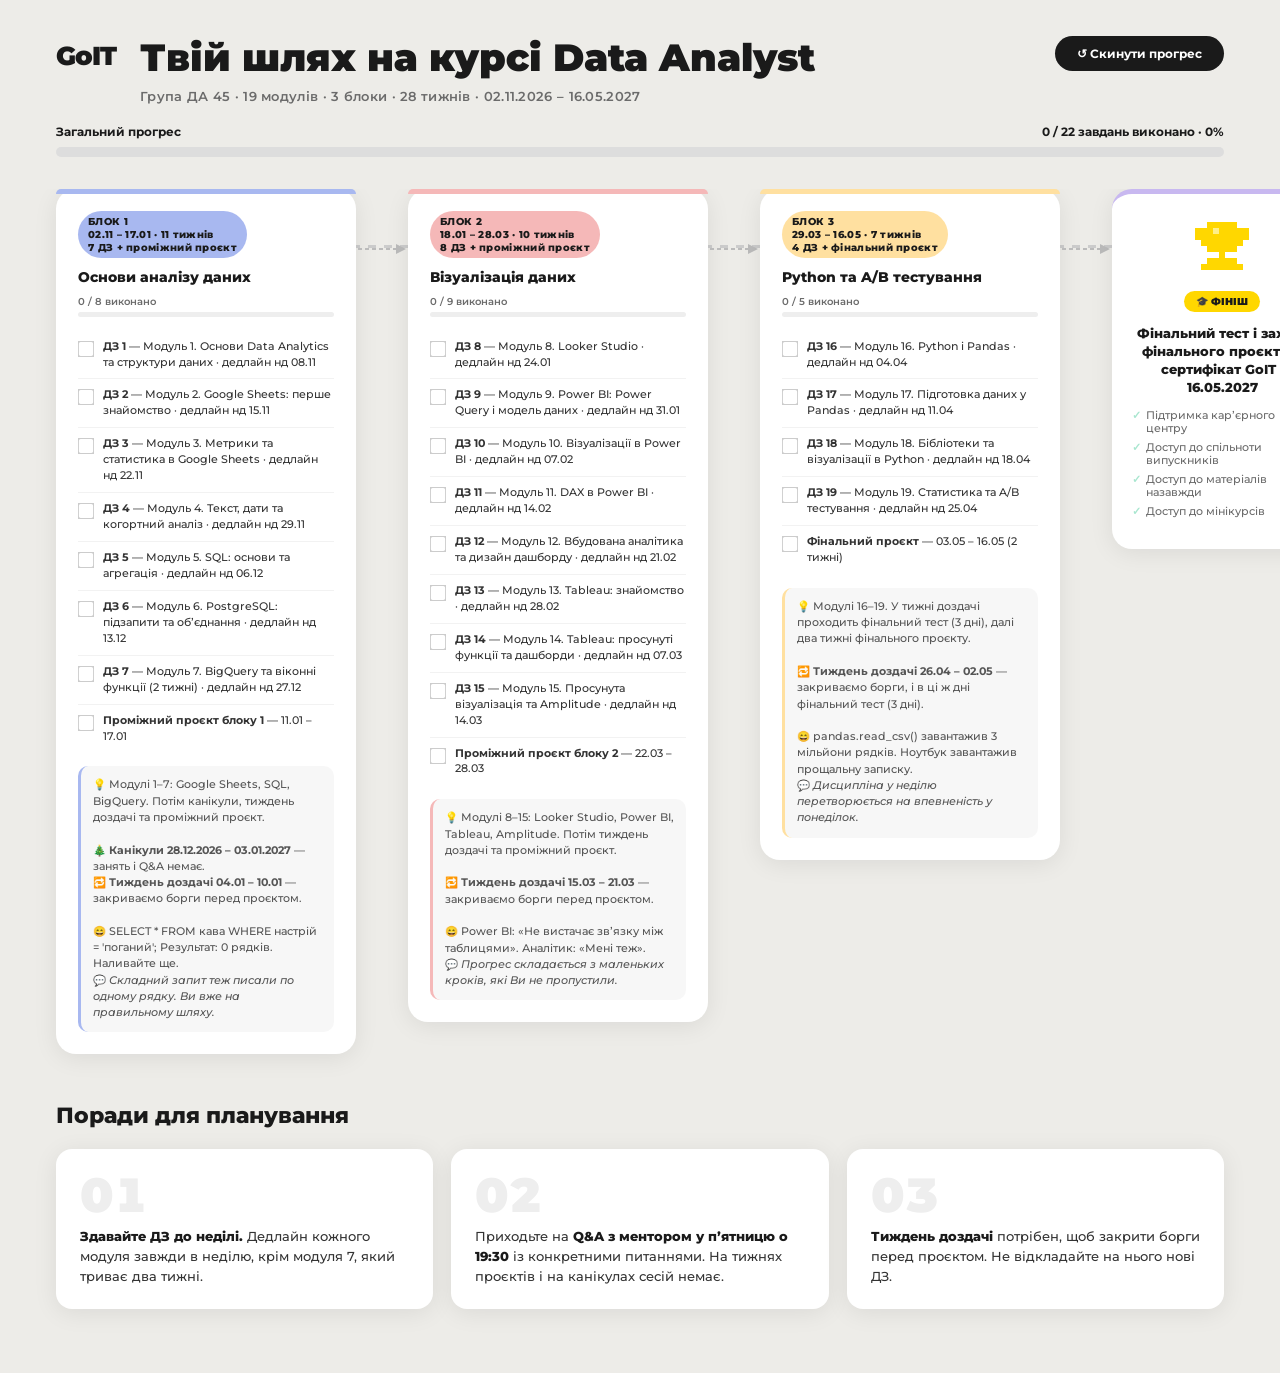
==== site/data-analyst-45-80cb65/index.html @ f7bc87b9 "feat(cjm): add data-analyst-45 Co-Authored-By: Claude Opus 5.5 <noreply@anthropic.com>" ====
<!DOCTYPE html>
<html lang="uk">
<head>
  <meta charset="UTF-8" />
  <meta name="viewport" content="width=device-width, initial-scale=1.0" />
  <meta name="robots" content="noindex, nofollow" />
  <title>Data Analyst 45 – Твій шлях на курсі | GoIT</title>
  <link rel="preconnect" href="https://fonts.googleapis.com" />
  <link href="https://fonts.googleapis.com/css2?family=Montserrat:wght@400;500;600;700;800;900&display=swap" rel="stylesheet" />
  <link rel="stylesheet" href="../_shared/cjm.css" />
</head>
<body>
<script>
const CJM = {
  course: 'Data Analyst',
  subtitle: 'Група ДА 45 · 19 модулів · 3 блоки · 28 тижнів · 02.11.2026 – 16.05.2027',
  blocks: [
    {
      title: 'Основи аналізу даних',
      label: 'БЛОК 1<br>02.11 – 17.01 · 11 тижнів<br>7 ДЗ + проміжний проєкт',
      tasks: [
        'ДЗ 1 — Модуль 1. Основи Data Analytics та структури даних · дедлайн нд 08.11',
        'ДЗ 2 — Модуль 2. Google Sheets: перше знайомство · дедлайн нд 15.11',
        'ДЗ 3 — Модуль 3. Метрики та статистика в Google Sheets · дедлайн нд 22.11',
        'ДЗ 4 — Модуль 4. Текст, дати та когортний аналіз · дедлайн нд 29.11',
        'ДЗ 5 — Модуль 5. SQL: основи та агрегація · дедлайн нд 06.12',
        'ДЗ 6 — Модуль 6. PostgreSQL: підзапити та обʼєднання · дедлайн нд 13.12',
        'ДЗ 7 — Модуль 7. BigQuery та віконні функції (2 тижні) · дедлайн нд 27.12',
        'Проміжний проєкт блоку 1 — 11.01 – 17.01'
      ],
      tip: `💡 Модулі 1–7: Google Sheets, SQL, BigQuery. Потім канікули, тиждень доздачі та проміжний проєкт.<br><br>
        🎄 <strong>Канікули 28.12.2026 – 03.01.2027</strong> — занять і Q&amp;A немає.<br>
        🔁 <strong>Тиждень доздачі 04.01 – 10.01</strong> — закриваємо борги перед проєктом.<br><br>
        😄 SELECT * FROM кава WHERE настрій = 'поганий'; Результат: 0 рядків. Наливайте ще.<br>
        💬 <em>Складний запит теж писали по одному рядку. Ви вже на правильному шляху.</em>`
    },
    {
      title: 'Візуалізація даних',
      label: 'БЛОК 2<br>18.01 – 28.03 · 10 тижнів<br>8 ДЗ + проміжний проєкт',
      tasks: [
        'ДЗ 8 — Модуль 8. Looker Studio · дедлайн нд 24.01',
        'ДЗ 9 — Модуль 9. Power BI: Power Query і модель даних · дедлайн нд 31.01',
        'ДЗ 10 — Модуль 10. Візуалізації в Power BI · дедлайн нд 07.02',
        'ДЗ 11 — Модуль 11. DAX в Power BI · дедлайн нд 14.02',
        'ДЗ 12 — Модуль 12. Вбудована аналітика та дизайн дашборду · дедлайн нд 21.02',
        'ДЗ 13 — Модуль 13. Tableau: знайомство · дедлайн нд 28.02',
        'ДЗ 14 — Модуль 14. Tableau: просунуті функції та дашборди · дедлайн нд 07.03',
        'ДЗ 15 — Модуль 15. Просунута візуалізація та Amplitude · дедлайн нд 14.03',
        'Проміжний проєкт блоку 2 — 22.03 – 28.03'
      ],
      tip: `💡 Модулі 8–15: Looker Studio, Power BI, Tableau, Amplitude. Потім тиждень доздачі та проміжний проєкт.<br><br>
        🔁 <strong>Тиждень доздачі 15.03 – 21.03</strong> — закриваємо борги перед проєктом.<br><br>
        😄 Power BI: «Не вистачає звʼязку між таблицями». Аналітик: «Мені теж».<br>
        💬 <em>Прогрес складається з маленьких кроків, які Ви не пропустили.</em>`
    },
    {
      title: 'Python та A/B тестування',
      label: 'БЛОК 3<br>29.03 – 16.05 · 7 тижнів<br>4 ДЗ + фінальний проєкт',
      tasks: [
        'ДЗ 16 — Модуль 16. Python і Pandas · дедлайн нд 04.04',
        'ДЗ 17 — Модуль 17. Підготовка даних у Pandas · дедлайн нд 11.04',
        'ДЗ 18 — Модуль 18. Бібліотеки та візуалізації в Python · дедлайн нд 18.04',
        'ДЗ 19 — Модуль 19. Статистика та A/B тестування · дедлайн нд 25.04',
        'Фінальний проєкт — 03.05 – 16.05 (2 тижні)'
      ],
      tip: `💡 Модулі 16–19. У тижні доздачі проходить фінальний тест (3 дні), далі два тижні фінального проєкту.<br><br>
        🔁 <strong>Тиждень доздачі 26.04 – 02.05</strong> — закриваємо борги, і в ці ж дні фінальний тест (3 дні).<br><br>
        😄 pandas.read_csv() завантажив 3 мільйони рядків. Ноутбук завантажив прощальну записку.<br>
        💬 <em>Дисципліна у неділю перетворюється на впевненість у понеділок.</em>`
    }
  ],
  finish: {
    title: 'Фінальний тест і захист фінального проєкту &amp; сертифікат GoIT · 16.05.2027',
    items: ['Підтримка карʼєрного центру', 'Доступ до спільноти випускників', 'Доступ до матеріалів назавжди', 'Доступ до мінікурсів']
  },
  tips: [
    '<strong>Здавайте ДЗ до неділі.</strong> Дедлайн кожного модуля завжди в неділю, крім модуля 7, який триває два тижні.',
    'Приходьте на <strong>Q&amp;A з ментором у пʼятницю о 19:30</strong> із конкретними питаннями. На тижнях проєктів і на канікулах сесій немає.',
    '<strong>Тиждень доздачі</strong> потрібен, щоб закрити борги перед проєктом. Не відкладайте на нього нові ДЗ.'
  ]
};
</script>
<script src="../_shared/cjm.js"></script>
</body>
</html>
---- site/_shared/cjm.css ----
/* Shared design of all CJM pages. Markup is built by cjm.js. */

*, *::before, *::after { box-sizing: border-box; margin: 0; padding: 0; }

:root {
  --bg:       #EDECE8;
  --blue:     #A8B8F0;
  --pink:     #F5B8B8;
  --green:    #A8E6CF;
  --yellow:   #FFE0A0;
  --purple:   #C8B8F0;
  --black:    #1A1A1A;
  --grey:     #6B6B6B;
  --card-bg:  #FFFFFF;
  --shadow:   0 4px 24px rgba(0,0,0,0.08);
  --shadow-h: 0 8px 36px rgba(0,0,0,0.14);
  --radius:   20px;
}

body {
  font-family: 'Montserrat', sans-serif;
  background: var(--bg);
  color: var(--black);
  min-height: 100vh;
  padding-bottom: 64px;
}

/* ─── HEADER ─── */
.header {
  padding: 36px 56px 20px;
  display: flex;
  align-items: flex-start;
  justify-content: space-between;
  gap: 24px;
}
.logo {
  font-size: 26px;
  font-weight: 900;
  letter-spacing: -1px;
  color: var(--black);
  white-space: nowrap;
  margin-top: 4px;
}
.header-center { flex: 1; }
.main-title {
  font-size: 38px;
  font-weight: 900;
  color: var(--black);
  line-height: 1.15;
  margin-bottom: 8px;
}
.subtitle {
  font-size: 13px;
  font-weight: 600;
  color: var(--grey);
  letter-spacing: 0.3px;
}
.header-right {
  display: flex;
  flex-direction: column;
  align-items: flex-end;
  gap: 8px;
}
.reset-btn {
  background: var(--black);
  color: #fff;
  border: none;
  padding: 10px 22px;
  border-radius: 50px;
  font-family: 'Montserrat', sans-serif;
  font-size: 12px;
  font-weight: 700;
  cursor: pointer;
  transition: opacity .2s;
  white-space: nowrap;
}
.reset-btn:hover { opacity: .75; }

/* ─── PROGRESS BAR ─── */
.progress-section { padding: 0 56px 32px; }
.progress-meta {
  display: flex;
  justify-content: space-between;
  font-size: 12px;
  font-weight: 700;
  color: var(--black);
  margin-bottom: 8px;
}
.progress-track {
  height: 10px;
  background: #DDD;
  border-radius: 5px;
  overflow: hidden;
}
.progress-fill {
  height: 100%;
  background: linear-gradient(90deg, var(--blue), var(--green));
  border-radius: 5px;
  width: 0%;
  transition: width .5s ease;
}

/* ─── ROADMAP ─── */
.roadmap-wrap {
  padding: 0 56px 48px;
  overflow-x: auto;
}
.roadmap {
  display: flex;
  align-items: flex-start;
  gap: 0;
  min-width: max-content;
  position: relative;
}
.roadmap::before {
  content: '';
  position: absolute;
  top: 56px;
  left: 40px;
  right: 40px;
  height: 3px;
  background: repeating-linear-gradient(
    90deg, #CCC 0, #CCC 8px, transparent 8px, transparent 16px
  );
  z-index: 0;
}

/* ─── BLOCK CARD ─── */
.block-card {
  width: 300px;
  flex-shrink: 0;
  background: var(--card-bg);
  border-radius: var(--radius);
  box-shadow: var(--shadow);
  padding: 22px;
  position: relative;
  z-index: 1;
  transition: transform .2s, box-shadow .2s;
}
.block-card:hover {
  transform: translateY(-5px);
  box-shadow: var(--shadow-h);
}
.block-card::before {
  content: '';
  position: absolute;
  top: 0; left: 0; right: 0;
  height: 5px;
  border-radius: var(--radius) var(--radius) 0 0;
  background: var(--accent);
}

.accent-purple { --accent: var(--purple); }
.accent-blue   { --accent: var(--blue); }
.accent-pink   { --accent: var(--pink); }
.accent-yellow { --accent: var(--yellow); }
.accent-green  { --accent: var(--green); }

/* Intro block note box */
.softskills-note {
  margin-top: 14px;
  background: rgba(200,184,240,0.15);
  border: 1.5px dashed var(--purple);
  border-radius: 10px;
  padding: 12px 14px;
  font-size: 11px;
  font-weight: 500;
  line-height: 1.6;
  color: #555;
}
.no-dz-badge {
  display: inline-block;
  background: var(--purple);
  color: var(--black);
  font-size: 9.5px;
  font-weight: 800;
  padding: 4px 10px;
  border-radius: 50px;
  margin-bottom: 12px;
}

.block-chip {
  display: inline-block;
  background: var(--accent);
  color: var(--black);
  font-size: 10px;
  font-weight: 800;
  padding: 4px 10px;
  border-radius: 50px;
  margin-bottom: 10px;
  letter-spacing: 0.3px;
}
.block-title {
  font-size: 14px;
  font-weight: 800;
  color: var(--black);
  line-height: 1.35;
  margin-bottom: 8px;
}
.difficulty-badge {
  display: inline-block;
  background: var(--black);
  color: #fff;
  font-size: 9.5px;
  font-weight: 700;
  padding: 4px 10px;
  border-radius: 50px;
  margin-bottom: 12px;
  line-height: 1.3;
}

/* block progress mini-bar */
.mini-bar-wrap { margin-bottom: 14px; }
.mini-bar-label {
  font-size: 10px;
  font-weight: 600;
  color: var(--grey);
  margin-bottom: 4px;
}
.mini-bar-track {
  height: 5px;
  background: #EEE;
  border-radius: 3px;
  overflow: hidden;
}
.mini-bar-fill {
  height: 100%;
  background: var(--accent);
  border-radius: 3px;
  width: 0%;
  transition: width .4s ease;
}

/* module list */
.module-list { list-style: none; }
.module-item { border-bottom: 1px solid #F2F2F2; }
.module-item:last-child { border-bottom: none; }

.module-row {
  display: flex;
  align-items: flex-start;
  gap: 9px;
  padding: 8px 0;
  border-radius: 6px;
  cursor: pointer;
  transition: background .15s;
}
.module-row:hover { background: rgba(0,0,0,.02); }
.module-row:focus-visible { outline: 2px solid var(--black); outline-offset: 2px; }

.px-check {
  flex-shrink: 0;
  width: 16px;
  height: 16px;
  margin-top: 2px;
  image-rendering: pixelated;
}
.module-text {
  flex: 1;
  font-size: 11px;
  font-weight: 500;
  line-height: 1.45;
  color: #333;
  transition: color .2s;
  user-select: none;
}
.module-item.done .module-text {
  color: #AAAAAA;
  text-decoration: line-through;
}

/* tip box */
.tip-box {
  margin-top: 14px;
  padding: 11px 12px;
  border-radius: 10px;
  background: rgba(0,0,0,.03);
  border-left: 3px solid var(--accent);
  font-size: 10.5px;
  font-weight: 500;
  line-height: 1.55;
  color: #555;
}

/* ─── CONNECTOR ─── */
.connector {
  display: flex;
  align-items: center;
  padding-top: 48px;
  position: relative;
  z-index: 1;
}
.connector svg { display: block; }

/* ─── FINAL DESTINATION ─── */
.final-card {
  width: 220px;
  flex-shrink: 0;
  background: var(--card-bg);
  color: var(--black);
  border-radius: var(--radius);
  padding: 28px 20px;
  text-align: center;
  position: relative;
  z-index: 1;
  box-shadow: var(--shadow);
  transition: transform .2s, box-shadow .2s;
  border-top: 5px solid var(--purple);
}
.final-card:hover {
  transform: translateY(-5px);
  box-shadow: var(--shadow-h);
}
.trophy-icon {
  margin: 0 auto 14px;
  display: block;
  image-rendering: pixelated;
}
.final-badge {
  display: inline-block;
  background: #FFD700;
  color: var(--black);
  font-size: 10px;
  font-weight: 900;
  padding: 4px 12px;
  border-radius: 50px;
  margin-bottom: 12px;
}
.final-title {
  font-size: 13px;
  font-weight: 800;
  line-height: 1.4;
  margin-bottom: 10px;
}
.final-items { list-style: none; text-align: left; }
.final-items li {
  font-size: 10.5px;
  font-weight: 500;
  color: var(--grey);
  padding: 3px 0 3px 14px;
  position: relative;
}
.final-items li::before {
  content: '✓';
  position: absolute;
  left: 0;
  color: var(--green);
  font-weight: 700;
}

/* ─── TIPS SECTION ─── */
.tips-section { padding: 0 56px; }
.section-title {
  font-size: 22px;
  font-weight: 800;
  color: var(--black);
  margin-bottom: 20px;
}
.tips-grid {
  display: grid;
  grid-template-columns: repeat(3, 1fr);
  gap: 18px;
}
.tip-card {
  background: var(--card-bg);
  border-radius: 16px;
  padding: 22px 24px;
  box-shadow: var(--shadow);
}
.tip-num {
  font-size: 48px;
  font-weight: 900;
  color: #EEEEEE;
  line-height: 1;
  margin-bottom: 8px;
  font-variant-numeric: tabular-nums;
}
.tip-text {
  font-size: 12.5px;
  font-weight: 500;
  color: #333;
  line-height: 1.6;
}
.tip-text strong { font-weight: 800; color: var(--black); }

/* ─── DATA ERRORS (shown instead of the page) ─── */
.cjm-error {
  margin: 36px 56px;
  padding: 20px 24px;
  background: #fff;
  border-left: 4px solid #D33;
  border-radius: 10px;
  font: 13px/1.6 ui-monospace, monospace;
  white-space: pre-wrap;
}

@media (max-width: 900px) {
  .header { padding: 24px 20px 16px; flex-wrap: wrap; }
  .main-title { font-size: 26px; }
  .progress-section, .roadmap-wrap, .tips-section { padding-left: 20px; padding-right: 20px; }
  .tips-grid { grid-template-columns: 1fr; }
  .cjm-error { margin: 24px 20px; }
}
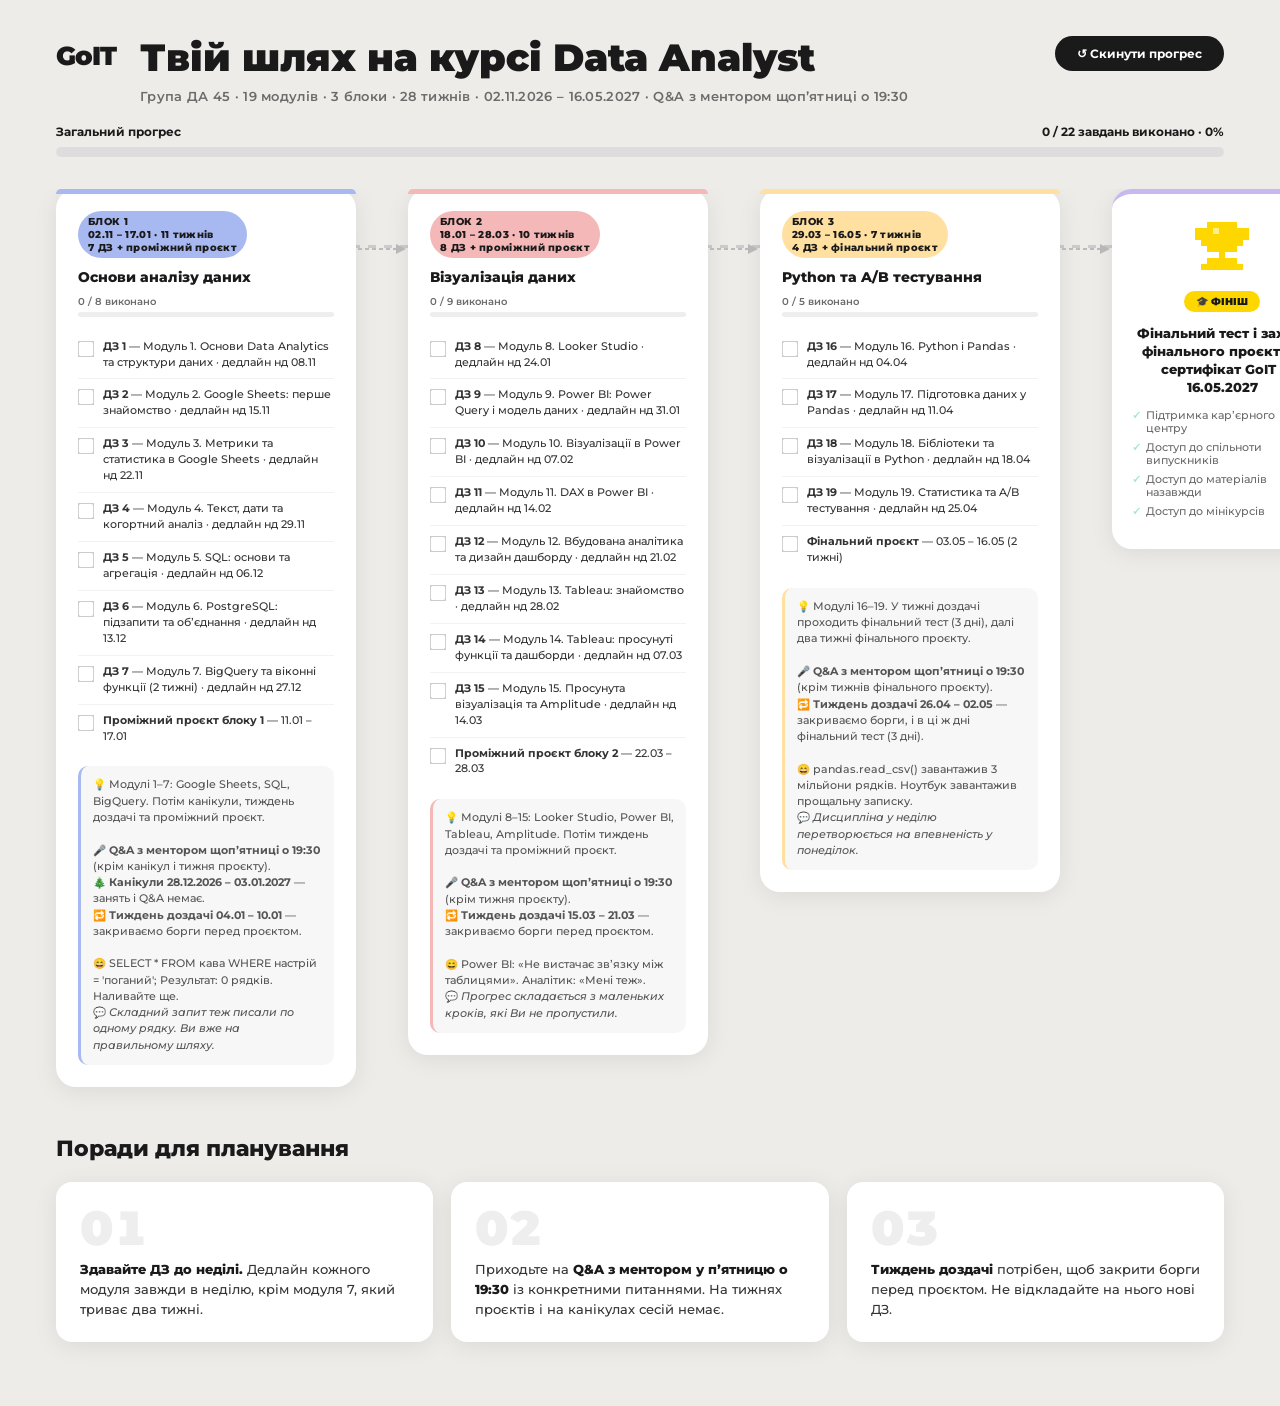
==== commit 7ceb83c4: "fix(cjm): add Q&A schedule in data-analyst-45 Co-Authored-By: Claude Opus 5.5 <noreply@anthropic.com" ====
--- a/site/data-analyst-45-80cb65/index.html
+++ b/site/data-analyst-45-80cb65/index.html
@@ -13,7 +13,7 @@
 <script>
 const CJM = {
   course: 'Data Analyst',
-  subtitle: 'Група ДА 45 · 19 модулів · 3 блоки · 28 тижнів · 02.11.2026 – 16.05.2027',
+  subtitle: 'Група ДА 45 · 19 модулів · 3 блоки · 28 тижнів · 02.11.2026 – 16.05.2027 · Q&amp;A з ментором щопʼятниці о 19:30',
   blocks: [
     {
       title: 'Основи аналізу даних',
@@ -29,6 +29,7 @@
         'Проміжний проєкт блоку 1 — 11.01 – 17.01'
       ],
       tip: `💡 Модулі 1–7: Google Sheets, SQL, BigQuery. Потім канікули, тиждень доздачі та проміжний проєкт.<br><br>
+        🎤 <strong>Q&amp;A з ментором щопʼятниці о 19:30</strong> (крім канікул і тижня проєкту).<br>
         🎄 <strong>Канікули 28.12.2026 – 03.01.2027</strong> — занять і Q&amp;A немає.<br>
         🔁 <strong>Тиждень доздачі 04.01 – 10.01</strong> — закриваємо борги перед проєктом.<br><br>
         😄 SELECT * FROM кава WHERE настрій = 'поганий'; Результат: 0 рядків. Наливайте ще.<br>
@@ -49,6 +50,7 @@
         'Проміжний проєкт блоку 2 — 22.03 – 28.03'
       ],
       tip: `💡 Модулі 8–15: Looker Studio, Power BI, Tableau, Amplitude. Потім тиждень доздачі та проміжний проєкт.<br><br>
+        🎤 <strong>Q&amp;A з ментором щопʼятниці о 19:30</strong> (крім тижня проєкту).<br>
         🔁 <strong>Тиждень доздачі 15.03 – 21.03</strong> — закриваємо борги перед проєктом.<br><br>
         😄 Power BI: «Не вистачає звʼязку між таблицями». Аналітик: «Мені теж».<br>
         💬 <em>Прогрес складається з маленьких кроків, які Ви не пропустили.</em>`
@@ -64,6 +66,7 @@
         'Фінальний проєкт — 03.05 – 16.05 (2 тижні)'
       ],
       tip: `💡 Модулі 16–19. У тижні доздачі проходить фінальний тест (3 дні), далі два тижні фінального проєкту.<br><br>
+        🎤 <strong>Q&amp;A з ментором щопʼятниці о 19:30</strong> (крім тижнів фінального проєкту).<br>
         🔁 <strong>Тиждень доздачі 26.04 – 02.05</strong> — закриваємо борги, і в ці ж дні фінальний тест (3 дні).<br><br>
         😄 pandas.read_csv() завантажив 3 мільйони рядків. Ноутбук завантажив прощальну записку.<br>
         💬 <em>Дисципліна у неділю перетворюється на впевненість у понеділок.</em>`
